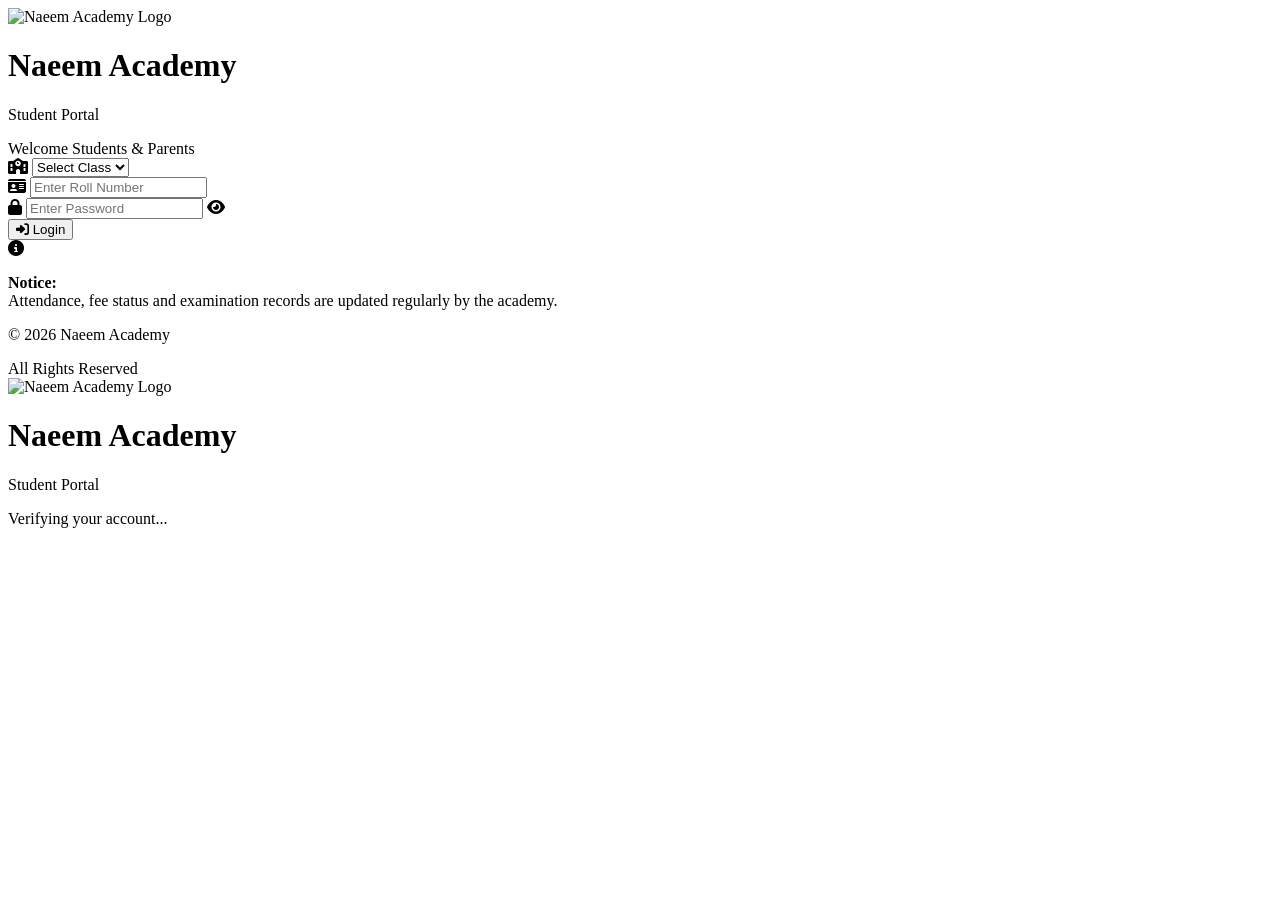
==== index.html @ df0b28f6 "Add files via upload" ====
<!DOCTYPE html>
<html lang="en">

<head>

    <meta charset="UTF-8">

    <meta name="viewport"
          content="width=device-width, initial-scale=1.0">

    <title>Naeem Academy | Student Portal</title>

    <!-- Google Font -->

    <link rel="preconnect"
          href="https://fonts.googleapis.com">

    <link rel="preconnect"
          href="https://fonts.gstatic.com"
          crossorigin>

    <link href="https://fonts.googleapis.com/css2?family=Poppins:wght@300;400;500;600;700&display=swap"
          rel="stylesheet">

    <!-- Font Awesome -->

    <link rel="stylesheet"
          href="https://cdnjs.cloudflare.com/ajax/libs/font-awesome/6.7.2/css/all.min.css">

    <!-- CSS -->

    <link rel="stylesheet"
          href="css/login.css">

    <!-- Favicon -->

    <link rel="icon"
          href="images/logo.jpg">

</head>

<body>

    <!--==========================
            BACKGROUND
    ==========================-->

    <div class="background">

        <!--==========================
            LOGIN CARD
        ==========================-->

        <div class="login-card">

            <!--==========================
                LOGO
            ==========================-->

            <div class="logo-section">

                <img src="images/logo.jpg"
                     alt="Naeem Academy Logo">

                <h1>Naeem Academy</h1>

                <p>Student Portal</p>

                <span>
                    Welcome Students & Parents
                </span>

            </div>

                        <!--==========================
                LOGIN FORM
            ==========================-->

            <form id="loginForm">

                <!--==========================
                    CLASS
                ==========================-->

                <div class="input-box select-box">

                    <i class="fa-solid fa-school"></i>

                    <select id="studentClass" required>

                        <option value="">Select Class</option>
                        <option value="9th">9th Class</option>
                        <option value="10th">10th Class</option>


                    </select>

                </div>

                <!--==========================
                    ROLL NUMBER
                ==========================-->

                <div class="input-box">

                    <i class="fa-solid fa-id-card"></i>

                    <input
                        type="text"
                        id="rollNo"
                        name="rollNo"
                        placeholder="Enter Roll Number"
                        autocomplete="off"
                        required>

                </div>

                <!--==========================
                    PASSWORD
                ==========================-->

                <div class="input-box password-box">

                    <i class="fa-solid fa-lock"></i>

                    <input
                        type="password"
                        id="password"
                        name="password"
                        placeholder="Enter Password"
                        autocomplete="current-password"
                        required>

                    <span id="togglePassword">

                        <i class="fa-solid fa-eye"></i>

                    </span>

                </div>


                <!--==========================
                    LOGIN BUTTON
                ==========================-->

                <button
                    type="submit"
                    class="login-btn">

                    <i class="fa-solid fa-right-to-bracket"></i>

                    Login

                </button>

            </form>


                        <!--==========================
                    NOTICE
            ==========================-->

            <div class="notice">

                <i class="fa-solid fa-circle-info"></i>

                <p>

                    <strong>Notice:</strong><br>

                    Attendance, fee status and examination records are updated regularly by the academy.

                </p>

            </div>

            <!--==========================
                    FOOTER
            ==========================-->

            <div class="footer">

                <p>

                    © 2026 Naeem Academy

                </p>

                <span>

                    All Rights Reserved

                </span>

            </div>

        </div>

    </div>

    <!--==========================
            LOADING SCREEN
    ==========================-->

    <div id="loader">

        <div class="loader-content">

            <img src="images/logo.jpg"
                 alt="Naeem Academy Logo">

            <h1>Naeem Academy</h1>

            <p>Student Portal</p>

            <div class="loading-bar">

                <div class="loading-fill"></div>

            </div>

            <span>

                Verifying your account...

            </span>

        </div>

    </div>

    <!--==========================
            JAVASCRIPT
    ==========================-->

    <script src="js/login.js"></script>

</body>

</html>
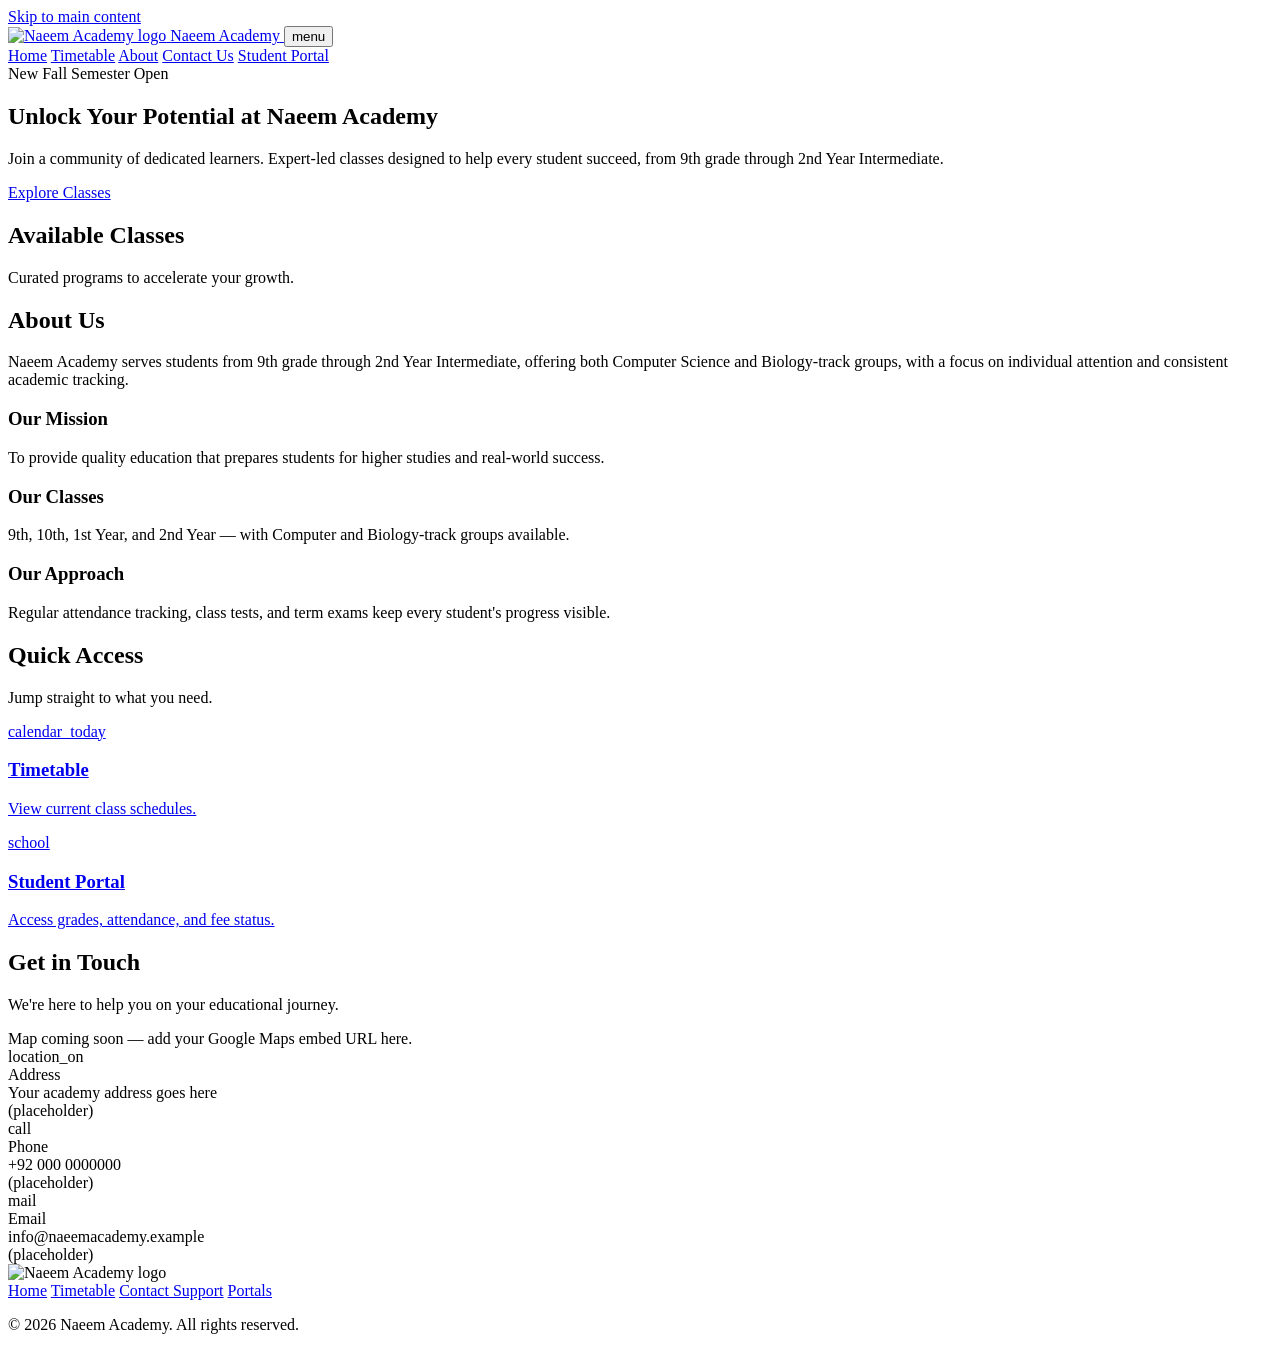
==== commit cd78532f: "Add files via upload" ====
--- a/index.html
+++ b/index.html
@@ -1,241 +1,152 @@
-<!DOCTYPE html>
-<html lang="en">
-
-<head>
-
-    <meta charset="UTF-8">
-
-    <meta name="viewport"
-          content="width=device-width, initial-scale=1.0">
-
-    <title>Naeem Academy | Student Portal</title>
-
-    <!-- Google Font -->
-
-    <link rel="preconnect"
-          href="https://fonts.googleapis.com">
-
-    <link rel="preconnect"
-          href="https://fonts.gstatic.com"
-          crossorigin>
-
-    <link href="https://fonts.googleapis.com/css2?family=Poppins:wght@300;400;500;600;700&display=swap"
-          rel="stylesheet">
-
-    <!-- Font Awesome -->
-
-    <link rel="stylesheet"
-          href="https://cdnjs.cloudflare.com/ajax/libs/font-awesome/6.7.2/css/all.min.css">
-
-    <!-- CSS -->
-
-    <link rel="stylesheet"
-          href="css/login.css">
-
-    <!-- Favicon -->
-
-    <link rel="icon"
-          href="images/logo.jpg">
-
-</head>
-
-<body>
-
-    <!--==========================
-            BACKGROUND
-    ==========================-->
-
-    <div class="background">
-
-        <!--==========================
-            LOGIN CARD
-        ==========================-->
-
-        <div class="login-card">
-
-            <!--==========================
-                LOGO
-            ==========================-->
-
-            <div class="logo-section">
-
-                <img src="images/logo.jpg"
-                     alt="Naeem Academy Logo">
-
-                <h1>Naeem Academy</h1>
-
-                <p>Student Portal</p>
-
-                <span>
-                    Welcome Students & Parents
-                </span>
-
-            </div>
-
-                        <!--==========================
-                LOGIN FORM
-            ==========================-->
-
-            <form id="loginForm">
-
-                <!--==========================
-                    CLASS
-                ==========================-->
-
-                <div class="input-box select-box">
-
-                    <i class="fa-solid fa-school"></i>
-
-                    <select id="studentClass" required>
-
-                        <option value="">Select Class</option>
-                        <option value="9th">9th Class</option>
-                        <option value="10th">10th Class</option>
-
-
-                    </select>
-
-                </div>
-
-                <!--==========================
-                    ROLL NUMBER
-                ==========================-->
-
-                <div class="input-box">
-
-                    <i class="fa-solid fa-id-card"></i>
-
-                    <input
-                        type="text"
-                        id="rollNo"
-                        name="rollNo"
-                        placeholder="Enter Roll Number"
-                        autocomplete="off"
-                        required>
-
-                </div>
-
-                <!--==========================
-                    PASSWORD
-                ==========================-->
-
-                <div class="input-box password-box">
-
-                    <i class="fa-solid fa-lock"></i>
-
-                    <input
-                        type="password"
-                        id="password"
-                        name="password"
-                        placeholder="Enter Password"
-                        autocomplete="current-password"
-                        required>
-
-                    <span id="togglePassword">
-
-                        <i class="fa-solid fa-eye"></i>
-
-                    </span>
-
-                </div>
-
-
-                <!--==========================
-                    LOGIN BUTTON
-                ==========================-->
-
-                <button
-                    type="submit"
-                    class="login-btn">
-
-                    <i class="fa-solid fa-right-to-bracket"></i>
-
-                    Login
-
-                </button>
-
-            </form>
-
-
-                        <!--==========================
-                    NOTICE
-            ==========================-->
-
-            <div class="notice">
-
-                <i class="fa-solid fa-circle-info"></i>
-
-                <p>
-
-                    <strong>Notice:</strong><br>
-
-                    Attendance, fee status and examination records are updated regularly by the academy.
-
-                </p>
-
-            </div>
-
-            <!--==========================
-                    FOOTER
-            ==========================-->
-
-            <div class="footer">
-
-                <p>
-
-                    © 2026 Naeem Academy
-
-                </p>
-
-                <span>
-
-                    All Rights Reserved
-
-                </span>
-
-            </div>
-
-        </div>
-
-    </div>
-
-    <!--==========================
-            LOADING SCREEN
-    ==========================-->
-
-    <div id="loader">
-
-        <div class="loader-content">
-
-            <img src="images/logo.jpg"
-                 alt="Naeem Academy Logo">
-
-            <h1>Naeem Academy</h1>
-
-            <p>Student Portal</p>
-
-            <div class="loading-bar">
-
-                <div class="loading-fill"></div>
-
-            </div>
-
-            <span>
-
-                Verifying your account...
-
-            </span>
-
-        </div>
-
-    </div>
-
-    <!--==========================
-            JAVASCRIPT
-    ==========================-->
-
-    <script src="js/login.js"></script>
-
-</body>
-
-</html>+<!DOCTYPE html>
+<html lang="en">
+<head>
+<meta charset="UTF-8" />
+<meta name="viewport" content="width=device-width, initial-scale=1.0" />
+<title>Naeem Academy - Home</title>
+<link rel="stylesheet" href="fonts/fonts.css" />
+<link rel="stylesheet" href="css/site.css" />
+<link rel="stylesheet" href="css/landing.css" />
+<link rel="icon" type="image/png" href="assets/favicon.png" />
+</head>
+<body class="public-body">
+
+<a href="#main-content" class="sr-only-focusable">Skip to main content</a>
+
+<header class="site-nav">
+  <a href="#home" class="site-brand">
+    <img src="assets/logo.jpg" alt="Naeem Academy logo" />
+    <span>Naeem Academy</span>
+  </a>
+  <button type="button" class="public-nav-toggle" id="public-nav-toggle" aria-label="Open menu" aria-expanded="false">
+    <span class="material-symbols-outlined">menu</span>
+  </button>
+  <nav class="site-nav-links" id="public-nav-links">
+    <a href="#home">Home</a>
+    <a href="timetable.html">Timetable</a>
+    <a href="#about">About</a>
+    <a href="#contact">Contact Us</a>
+    <a href="student-login.html">Student Portal</a>
+  </nav>
+</header>
+
+<main id="main-content">
+
+  <section id="home" class="hero" style="background-image: url('assets/background.png');">
+    <div class="hero-overlay"></div>
+    <div class="hero-content">
+      <span class="hero-badge">New Fall Semester Open</span>
+      <h1>Unlock Your Potential at Naeem Academy</h1>
+      <p class="hero-tagline">Join a community of dedicated learners. Expert-led classes designed to help every student succeed, from 9th grade through 2nd Year Intermediate.</p>
+      <a href="#classes" class="hero-cta">Explore Classes</a>
+    </div>
+  </section>
+
+  <section id="classes" class="public-section">
+    <div class="public-section-inner">
+      <h2 class="section-heading-left">Available Classes</h2>
+      <p class="section-lede-left">Curated programs to accelerate your growth.</p>
+
+      <div class="class-grid" id="classGrid"></div>
+    </div>
+  </section>
+
+  <section id="about" class="public-section public-section-alt">
+    <div class="public-section-inner">
+      <h2>About Us</h2>
+      <p class="public-lede">
+        Naeem Academy serves students from 9th grade through 2nd Year Intermediate, offering
+        both Computer Science and Biology-track groups, with a focus on individual attention
+        and consistent academic tracking.
+      </p>
+      <div class="about-grid">
+        <div class="about-card">
+          <h3>Our Mission</h3>
+          <p>To provide quality education that prepares students for higher studies and real-world success.</p>
+        </div>
+        <div class="about-card">
+          <h3>Our Classes</h3>
+          <p>9th, 10th, 1st Year, and 2nd Year — with Computer and Biology-track groups available.</p>
+        </div>
+        <div class="about-card">
+          <h3>Our Approach</h3>
+          <p>Regular attendance tracking, class tests, and term exams keep every student's progress visible.</p>
+        </div>
+      </div>
+    </div>
+  </section>
+
+  <section id="portals" class="public-section">
+    <div class="public-section-inner">
+      <h2>Quick Access</h2>
+      <p class="public-lede">Jump straight to what you need.</p>
+      <div class="quick-grid">
+        <a href="timetable.html" class="quick-card quick-card-highlight">
+          <div class="quick-card-icon"><span class="material-symbols-outlined">calendar_today</span></div>
+          <h3>Timetable</h3>
+          <p>View current class schedules.</p>
+        </a>
+        <a href="student-login.html" class="quick-card">
+          <div class="quick-card-icon"><span class="material-symbols-outlined">school</span></div>
+          <h3>Student Portal</h3>
+          <p>Access grades, attendance, and fee status.</p>
+        </a>
+      </div>
+    </div>
+  </section>
+
+  <section id="contact" class="public-section public-section-alt">
+    <div class="public-section-inner">
+      <h2>Get in Touch</h2>
+      <p class="public-lede">We're here to help you on your educational journey.</p>
+      <div class="contact-grid">
+        <div class="contact-map">
+          Map coming soon &mdash; add your Google Maps embed URL here.
+        </div>
+        <div class="contact-details-card">
+          <div class="contact-row">
+            <span class="contact-icon"><span class="material-symbols-outlined">location_on</span></span>
+            <div>
+              <div class="contact-label">Address</div>
+              <div>Your academy address goes here<br><span class="placeholder-note">(placeholder)</span></div>
+            </div>
+          </div>
+          <div class="contact-row">
+            <span class="contact-icon"><span class="material-symbols-outlined">call</span></span>
+            <div>
+              <div class="contact-label">Phone</div>
+              <div>+92 000 0000000<br><span class="placeholder-note">(placeholder)</span></div>
+            </div>
+          </div>
+          <div class="contact-row">
+            <span class="contact-icon"><span class="material-symbols-outlined">mail</span></span>
+            <div>
+              <div class="contact-label">Email</div>
+              <div>info@naeemacademy.example<br><span class="placeholder-note">(placeholder)</span></div>
+            </div>
+          </div>
+        </div>
+      </div>
+    </div>
+  </section>
+
+</main>
+
+<footer class="site-footer">
+  <div class="site-footer-inner">
+    <div class="site-footer-brand">
+      <img src="assets/logo.jpg" alt="Naeem Academy logo" />
+    </div>
+    <nav class="site-footer-links">
+      <a href="#home">Home</a>
+      <a href="timetable.html">Timetable</a>
+      <a href="#contact">Contact Support</a>
+      <a href="#portals">Portals</a>
+    </nav>
+  </div>
+  <p class="site-footer-copyright">&copy; 2026 Naeem Academy. All rights reserved.</p>
+</footer>
+
+<script src="js/home.js"></script>
+</body>
+</html>
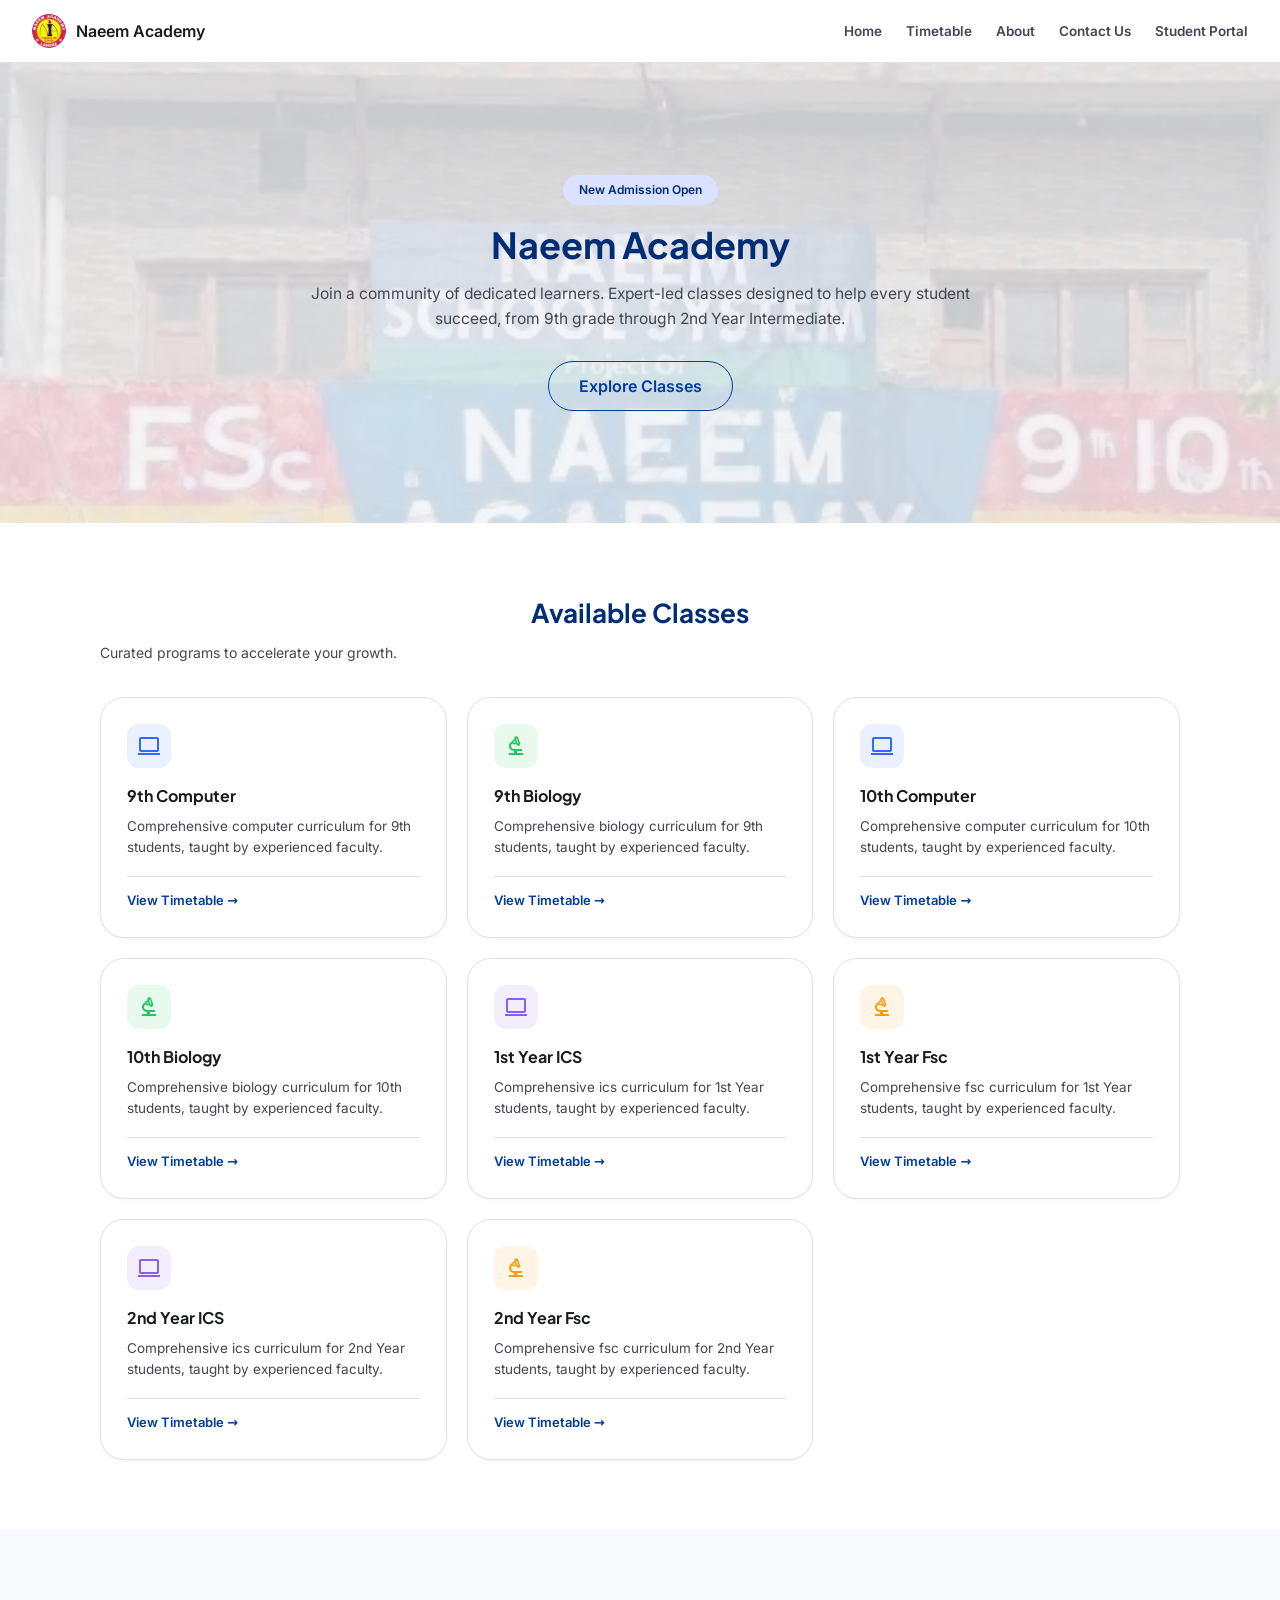
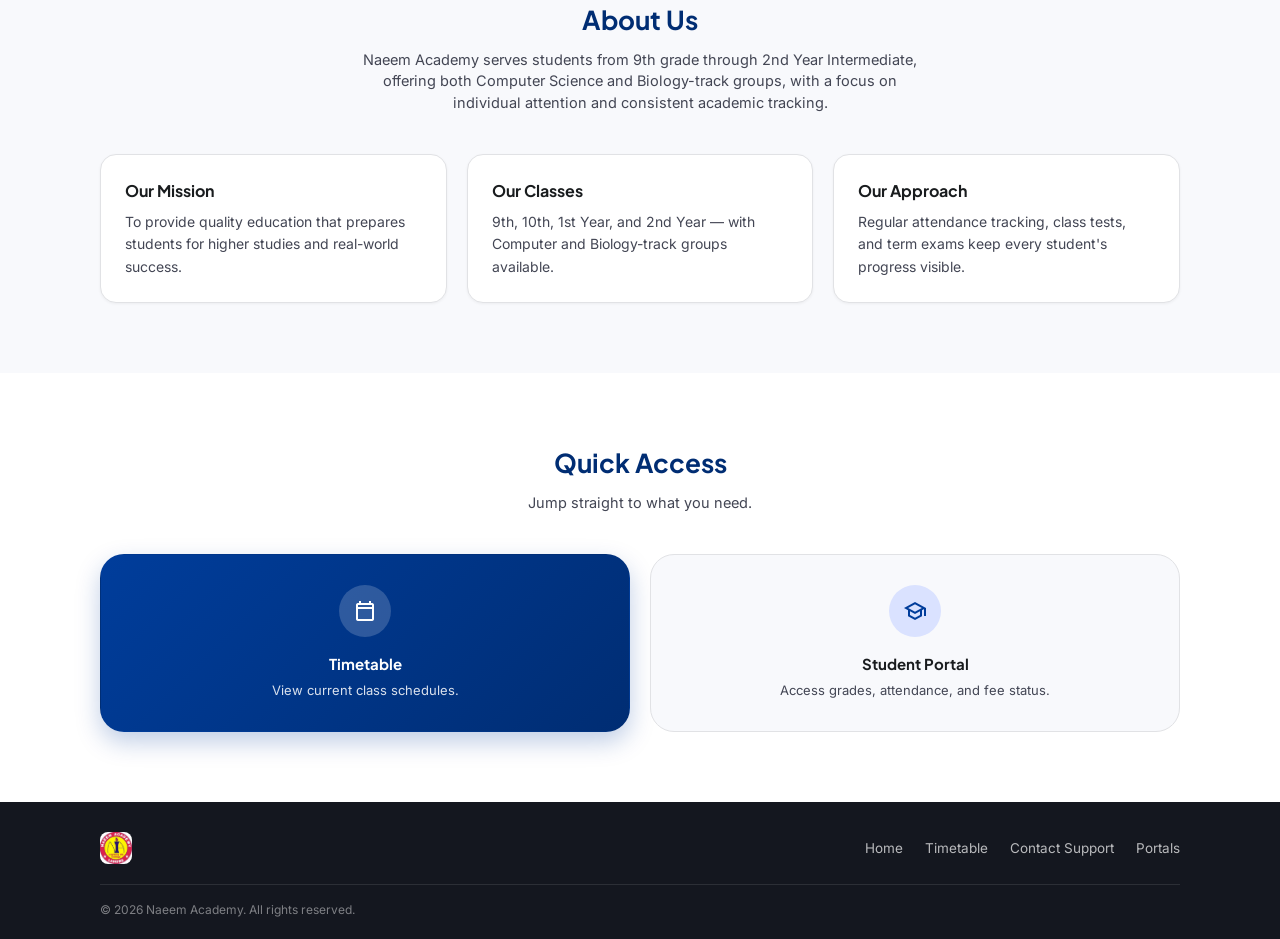
==== commit 9d5d4552: "Add files via upload" ====
--- a/index.html
+++ b/index.html
@@ -35,8 +35,8 @@
   <section id="home" class="hero" style="background-image: url('assets/background.png');">
     <div class="hero-overlay"></div>
     <div class="hero-content">
-      <span class="hero-badge">New Fall Semester Open</span>
-      <h1>Unlock Your Potential at Naeem Academy</h1>
+      <span class="hero-badge">New Admission Open</span>
+      <h1>Naeem Academy</h1>
       <p class="hero-tagline">Join a community of dedicated learners. Expert-led classes designed to help every student succeed, from 9th grade through 2nd Year Intermediate.</p>
       <a href="#classes" class="hero-cta">Explore Classes</a>
     </div>
@@ -94,7 +94,7 @@
       </div>
     </div>
   </section>
-
+<!--
   <section id="contact" class="public-section public-section-alt">
     <div class="public-section-inner">
       <h2>Get in Touch</h2>
@@ -129,7 +129,7 @@
       </div>
     </div>
   </section>
-
+-->
 </main>
 
 <footer class="site-footer">
--- a/fonts/fonts.css
+++ b/fonts/fonts.css
@@ -0,0 +1,72 @@
+/* ===========================================================
+   Naeem Academy — self-hosted fonts
+   Replaces the Google Fonts / Material Symbols CDN links. All
+   font files live in this folder, so the page never depends on
+   an external font CDN being reachable (and never shows literal
+   icon names like "dashboard" as text while a CDN is slow/down).
+
+   The icon font below is NOT the full Material Symbols set —
+   it's been trimmed to only the ~34 icons this project actually
+   uses (see /tmp/icons.txt at build time), which is why it's
+   ~250KB instead of Google's multi-megabyte default.
+   =========================================================== */
+
+@font-face {
+  font-family: "Material Symbols Outlined";
+  font-style: normal;
+  font-weight: 400;
+  font-display: block;
+  src: url("material-symbols-outlined.woff2") format("woff2");
+}
+.material-symbols-outlined {
+  font-family: "Material Symbols Outlined";
+  font-weight: normal;
+  font-style: normal;
+  font-size: 24px;
+  line-height: 1;
+  letter-spacing: normal;
+  text-transform: none;
+  display: inline-block;
+  white-space: nowrap;
+  word-wrap: normal;
+  direction: ltr;
+  -webkit-font-smoothing: antialiased;
+}
+
+@font-face {
+  font-family: "Inter";
+  font-style: normal;
+  font-weight: 400;
+  font-display: swap;
+  src: url("files/inter-latin-400-normal.woff2") format("woff2");
+}
+@font-face {
+  font-family: "Inter";
+  font-style: normal;
+  font-weight: 600;
+  font-display: swap;
+  src: url("files/inter-latin-600-normal.woff2") format("woff2");
+}
+
+@font-face {
+  font-family: "Plus Jakarta Sans";
+  font-style: normal;
+  font-weight: 600;
+  font-display: swap;
+  src: url("files/plus-jakarta-sans-latin-600-normal.woff2") format("woff2");
+}
+@font-face {
+  font-family: "Plus Jakarta Sans";
+  font-style: normal;
+  font-weight: 700;
+  font-display: swap;
+  src: url("files/plus-jakarta-sans-latin-700-normal.woff2") format("woff2");
+}
+
+@font-face {
+  font-family: "Pacifico";
+  font-style: normal;
+  font-weight: 400;
+  font-display: swap;
+  src: url("files/pacifico-latin-400-normal.woff2") format("woff2");
+}
--- a/css/site.css
+++ b/css/site.css
@@ -0,0 +1,965 @@
+/* ===========================================================
+   Naeem Academy — main stylesheet (hand-written, no framework)
+   ===========================================================
+   This is the ONLY stylesheet the project needs. It replaces the
+   previous Tailwind-based setup entirely: no build step, no
+   utility-class soup in the HTML — just this file plus fonts.css.
+
+   Structure of this file:
+     1. Design tokens (CSS variables)
+     2. Base / reset
+     3. Layout primitives (page shell, grid helpers)
+     4. Typography
+     5. Buttons
+     6. Cards & pills
+     7. Forms (inputs, selects)
+     8. Tables
+     9. Sidebar (desktop) + topbar
+     10. Mobile bottom nav
+     11. Notifications modal
+     12. Attendance calendar
+     13. Login page
+     14. Responsive tweaks
+     15. Reduced motion
+   =========================================================== */
+
+/* ---------- 1. Design tokens ---------- */
+
+:root {
+  /* Colors — carried over 1:1 from the original palette */
+  --color-primary: #003d9b;
+  --color-primary-dark: #002d73;
+  --color-primary-soft: #dae2ff;      /* chip backgrounds, active nav */
+  --color-on-primary: #ffffff;
+
+  --color-bg: #f8f9fc;                /* page background */
+  --color-surface: #ffffff;           /* cards */
+  --color-surface-alt: #f2f4f6;       /* sidebar / low surface */
+  --color-surface-input: #e1e2e5;     /* input backgrounds */
+
+  --color-text: #191c1e;
+  --color-text-muted: #434654;
+  --color-outline: #737685;
+  --color-outline-light: #c3c6d6;
+  --color-line: #e1e2e5;
+
+  --color-error: #ba1a1a;
+  --color-error-bg: #ffdad6;
+
+  /* Status colors used for pills/badges throughout the portal */
+  --status-green-bg: rgb(220, 252, 231);
+  --status-green-fg: rgb(21, 128, 61);
+  --status-red-bg: rgb(255, 218, 214);
+  --status-red-fg: rgb(147, 0, 10);
+  --status-amber-bg: rgb(254, 243, 199);
+  --status-amber-fg: rgb(217, 119, 6);
+  --status-blue-bg: rgb(219, 234, 254);
+  --status-blue-fg: rgb(29, 78, 216);
+  --status-grey-bg: #eceef0;
+  --status-grey-fg: #434654;
+
+  /* Grade colors */
+  --grade-a-bg: #bbf7d8;
+  --grade-a-fg: #15803d;
+  --grade-b-bg: #fef3c7;
+  --grade-b-fg: #d97706;
+  --grade-c-bg: #ffdad6;
+  --grade-c-fg: #93000a;
+
+  /* Radius */
+  --radius-sm: 10px;
+  --radius-md: 16px;
+  --radius-lg: 24px;
+  --radius-xl: 32px;
+  --radius-pill: 9999px;
+
+  /* Shadow */
+  --shadow-sm: 0 1px 3px rgba(0, 0, 0, 0.05);
+  --shadow-md: 0 4px 20px rgba(0, 0, 0, 0.05);
+  --shadow-lg: 0 16px 36px rgba(0, 0, 0, 0.12);
+
+  /* Spacing scale */
+  --space-1: 4px;
+  --space-2: 8px;
+  --space-3: 12px;
+  --space-4: 16px;
+  --space-5: 20px;
+  --space-6: 24px;
+  --space-8: 32px;
+  --space-10: 40px;
+
+  /* Card gap: the space between cards in a grid/stack — tuned to feel
+     airy without wasting space; consistent everywhere. */
+  --card-gap: 24px;   /* between cards in the same row/group */
+  --section-gap: 32px; /* between distinct page sections */
+
+  /* Motion */
+  --duration-fast: 150ms;
+  --duration-base: 220ms;
+  --duration-slow: 320ms;
+  --ease: cubic-bezier(0.4, 0, 0.2, 1);
+
+  /* Fonts */
+  --font-body: "Inter", system-ui, -apple-system, sans-serif;
+  --font-heading: "Plus Jakarta Sans", system-ui, -apple-system, sans-serif;
+  --font-script: "Pacifico", cursive;
+
+  --bottom-nav-clearance: 100px;
+}
+
+/* ---------- 2. Base / reset ---------- */
+
+* { box-sizing: border-box; }
+html { -webkit-text-size-adjust: 100%; scroll-behavior: smooth; }
+body {
+  margin: 0;
+  background: var(--color-bg);
+  color: var(--color-text);
+  font-family: var(--font-body);
+  font-size: 16px;
+  line-height: 1.5;
+  overflow-x: hidden;
+  min-height: 100vh;
+}
+img { max-width: 100%; height: auto; display: block; }
+a { color: inherit; text-decoration: none; }
+button { font-family: inherit; cursor: pointer; }
+ul, ol { margin: 0; padding: 0; list-style: none; }
+
+a:focus-visible, button:focus-visible, input:focus-visible,
+select:focus-visible, [tabindex]:focus-visible {
+  outline: 2px solid var(--color-primary);
+  outline-offset: 2px;
+  border-radius: 4px;
+}
+
+/* ---------- 3. Layout primitives ---------- */
+
+.page-shell {
+  display: flex;
+  min-height: 100vh;
+}
+.page-content {
+  flex: 1 1 auto;
+  min-width: 0;
+  display: flex;
+  flex-direction: column;
+}
+.page-main {
+  flex: 1 1 auto;
+  width: 100%;
+  max-width: 1280px;
+  margin: 0 auto;
+  padding: var(--space-10) var(--space-6);
+  display: flex;
+  flex-direction: column;
+  gap: var(--section-gap); /* space between distinct sections (banner, grid, table...) */
+}
+
+/* Generic responsive grids — the only "utility-ish" classes we keep,
+   because hand-naming every grid arrangement isn't worth it.
+   Cards within the same row use --card-gap, which is intentionally
+   a bit tighter than --section-gap — they're one visual group. */
+.grid { display: grid; gap: var(--card-gap); }
+.grid-3 { grid-template-columns: repeat(3, 1fr); }
+.grid-2 { grid-template-columns: repeat(2, 1fr); }
+.grid-6 { grid-template-columns: repeat(6, 1fr); }
+.col-span-2 { grid-column: span 2; }
+.col-span-3 { grid-column: span 3; }
+.col-span-6 { grid-column: 1 / -1; }
+@media (max-width: 900px) {
+  .grid-3, .grid-2, .grid-6 { grid-template-columns: 1fr; }
+  .col-span-2, .col-span-3, .col-span-6 { grid-column: 1 / -1; }
+}
+
+.stack-row { display: flex; align-items: center; gap: var(--space-3); }
+.stack-row-between { display: flex; align-items: center; justify-content: space-between; gap: var(--space-3); flex-wrap: wrap; }
+
+/* ---------- 4. Typography ---------- */
+
+h1, h2, h3, h4 { margin: 0; font-family: var(--font-heading); color: var(--color-text); }
+.page-title { font-size: 24px; font-weight: 600; }
+.section-title { font-size: 20px; font-weight: 600; }
+.card-title { font-size: 16px; font-weight: 600; }
+.text-muted { color: var(--color-text-muted); }
+.text-label {
+  font-size: 13px;
+  font-weight: 600;
+  letter-spacing: 0.04em;
+  text-transform: uppercase;
+  color: var(--color-text-muted);
+}
+.text-display-script {
+  font-family: var(--font-script);
+  font-size: clamp(1.6rem, 4.5vw, 2.25rem);
+  font-weight: 400;
+}
+
+/* ---------- 5. Buttons ---------- */
+
+.btn {
+  display: inline-flex;
+  align-items: center;
+  justify-content: center;
+  gap: var(--space-2);
+  border-radius: var(--radius-pill);
+  font-weight: 700;
+  font-size: 15px;
+  padding: 12px 24px;
+  border: none;
+  transition: transform var(--duration-fast) var(--ease),
+              box-shadow var(--duration-fast) var(--ease),
+              background-color var(--duration-fast) var(--ease),
+              opacity var(--duration-fast) var(--ease);
+}
+.btn:not(:disabled):hover { transform: translateY(-1px); }
+.btn:not(:disabled):active { transform: translateY(0); }
+.btn:disabled { opacity: 0.55; cursor: not-allowed; transform: none !important; }
+
+.btn-primary { background: var(--color-primary); color: var(--color-on-primary); box-shadow: var(--shadow-sm); }
+.btn-primary:not(:disabled):hover { background: var(--color-primary-dark); box-shadow: 0 8px 20px rgba(0, 61, 155, 0.25); }
+.btn-primary.btn-block { width: 100%; padding: 16px 20px; font-size: 16px; }
+
+.btn-soft { background: var(--color-primary-soft); color: var(--color-primary); font-size: 14px; padding: 10px 18px; }
+.btn-soft:not(:disabled):hover { background: #c4d2ff; }
+
+.btn-outline-danger {
+  background: transparent;
+  color: var(--color-error);
+  border: 1px solid var(--color-error);
+  padding: 9px 18px;
+  font-size: 14px;
+}
+.btn-outline-danger:not(:disabled):hover { background: var(--color-error-bg); border-color: transparent; }
+
+.btn-icon {
+  width: 40px;
+  height: 40px;
+  border-radius: var(--radius-pill);
+  background: none;
+  border: none;
+  color: var(--color-text-muted);
+  display: flex;
+  align-items: center;
+  justify-content: center;
+  position: relative;
+}
+.btn-icon:hover { background: var(--color-surface-alt); }
+
+.link-quiet {
+  color: var(--color-text-muted);
+  font-weight: 600;
+  font-size: 14px;
+}
+.link-quiet:hover { color: var(--color-primary); }
+.link-primary { color: var(--color-primary); font-weight: 700; font-size: 14px; }
+.link-primary:hover { text-decoration: underline; }
+
+/* ---------- 6. Cards & pills ---------- */
+
+.card {
+  background: var(--color-surface);
+  border-radius: var(--radius-lg);
+  box-shadow: var(--shadow-md);
+  padding: var(--space-6);
+  transition: transform var(--duration-base) var(--ease), box-shadow var(--duration-base) var(--ease);
+}
+.card-hover:hover { transform: translateY(-4px); box-shadow: 0 10px 25px rgba(0, 0, 0, 0.08); }
+
+.stat-card {
+  background: var(--color-surface);
+  border-radius: var(--radius-lg);
+  box-shadow: var(--shadow-md);
+  padding: var(--space-6);
+  display: flex;
+  flex-direction: column;
+  gap: var(--space-4);
+  transition: transform var(--duration-base) var(--ease);
+}
+.stat-card:hover { transform: translateY(-4px); }
+.stat-card .stat-value { font-size: 26px; font-weight: 800; color: var(--color-text); text-align: center; }
+.stat-card .stat-icon { color: var(--color-text-muted); }
+
+.welcome-card {
+  background: var(--color-surface);
+  border-radius: var(--radius-lg);
+  box-shadow: var(--shadow-md);
+  padding: var(--space-8);
+  min-height: 160px;
+  display: flex;
+  flex-direction: column;
+  justify-content: center;
+}
+
+.exam-card {
+  background: var(--color-surface);
+  border-radius: var(--radius-lg);
+  box-shadow: var(--shadow-md);
+  padding: var(--space-6);
+  display: flex;
+  flex-direction: column;
+  gap: var(--space-4);
+  min-height: 240px;
+  transition: transform var(--duration-base) var(--ease);
+}
+.exam-card:hover { transform: translateY(-4px); }
+.exam-card .exam-score { font-size: 40px; font-weight: 800; text-align: center; margin: auto 0; }
+.exam-card .exam-footer { display: flex; align-items: center; justify-content: flex-end; gap: var(--space-3); flex-wrap: wrap; }
+
+.profile-header-card {
+  background: var(--color-surface);
+  border-radius: var(--radius-md);
+  box-shadow: var(--shadow-md);
+  border: 1px solid var(--color-line);
+  padding: var(--space-6);
+  display: flex;
+  flex-wrap: wrap;
+  align-items: center;
+  justify-content: space-between;
+  gap: var(--space-4);
+}
+.avatar-circle {
+  width: 64px;
+  height: 64px;
+  border-radius: var(--radius-pill);
+  background: var(--color-primary-soft);
+  color: var(--color-primary);
+  display: flex;
+  align-items: center;
+  justify-content: center;
+  flex-shrink: 0;
+}
+.avatar-circle.lg { width: 96px; height: 96px; }
+.avatar-circle .material-symbols-outlined { font-size: 32px; }
+.avatar-circle.lg .material-symbols-outlined { font-size: 44px; }
+
+.table-card {
+  background: var(--color-surface);
+  border-radius: var(--radius-lg);
+  box-shadow: var(--shadow-md);
+  padding: var(--space-6);
+}
+
+.info-tile {
+  display: flex;
+  align-items: center;
+  gap: var(--space-4);
+  padding: var(--space-4);
+  border-radius: var(--radius-sm);
+  border: 1px solid var(--color-line);
+}
+.info-tile .icon-chip {
+  width: 40px;
+  height: 40px;
+  border-radius: var(--radius-pill);
+  display: flex;
+  align-items: center;
+  justify-content: center;
+  flex-shrink: 0;
+}
+.info-tile .info-label { font-size: 12px; color: var(--color-text-muted); font-weight: 600; }
+.info-tile .info-value { font-weight: 700; }
+
+.pill {
+  display: inline-flex;
+  align-items: center;
+  gap: 6px;
+  padding: 8px 18px;
+  border-radius: var(--radius-pill);
+  font-weight: 700;
+  font-size: 14px;
+}
+.pill-block { display: flex; width: 100%; justify-content: center; padding: 10px 18px; font-size: 15px; }
+.pill-sm { padding: 4px 12px; font-size: 12px; }
+
+/* ---------- 7. Forms ---------- */
+
+.field { margin-bottom: 0; }
+.field label {
+  display: block;
+  font-weight: 700;
+  font-size: 14px;
+  margin-bottom: var(--space-2);
+}
+.field-error {
+  color: var(--color-error);
+  font-size: 14px;
+  margin-top: var(--space-2);
+  display: flex;
+  align-items: center;
+  gap: 6px;
+}
+
+.control {
+  width: 100%;
+  border: 2px solid transparent;
+  border-radius: var(--radius-md);
+  background: var(--color-surface-alt);
+  padding: 16px;
+  font-size: 16px; /* prevents iOS auto-zoom */
+  font-family: inherit;
+  color: var(--color-text);
+  transition: border-color var(--duration-fast) var(--ease), box-shadow var(--duration-fast) var(--ease);
+}
+.control:focus {
+  outline: none;
+  border-color: var(--color-primary);
+  box-shadow: 0 0 0 4px rgba(0, 61, 155, 0.12);
+}
+.control:disabled { opacity: 0.6; cursor: not-allowed; }
+
+.control-pill { border-radius: var(--radius-pill); background: var(--color-surface-input); }
+
+select.control {
+  appearance: none;
+  -webkit-appearance: none;
+  -moz-appearance: none;
+  background-image: none;
+  cursor: pointer;
+  padding-right: 44px;
+}
+select.control::-ms-expand { display: none; }
+
+.control-wrap { position: relative; }
+.control-wrap .control-icon-left {
+  position: absolute;
+  left: 16px;
+  top: 50%;
+  transform: translateY(-50%);
+  color: var(--color-outline);
+  pointer-events: none;
+}
+.control-wrap .control-icon-left ~ .control { padding-left: 46px; }
+.control-wrap .control-chevron-right,
+.control-wrap .control-toggle-right {
+  position: absolute;
+  right: 16px;
+  top: 50%;
+  transform: translateY(-50%);
+  color: var(--color-text-muted);
+  pointer-events: none;
+}
+.control-wrap .control-toggle-right { pointer-events: auto; background: none; border: none; }
+
+.select-filter {
+  width: 100%;
+  background: var(--color-surface-alt);
+  border: 1px solid var(--color-line);
+  border-radius: var(--radius-pill);
+  padding: 10px 40px 10px 18px;
+  font-weight: 600;
+  font-size: 14px;
+  color: var(--color-text-muted);
+  appearance: none;
+  -webkit-appearance: none;
+  cursor: pointer;
+}
+.select-filter:focus {
+  outline: none;
+  border-color: var(--color-primary);
+  box-shadow: 0 0 0 3px rgba(0, 61, 155, 0.15);
+}
+.select-filter-wrap { position: relative; width: 100%; max-width: 260px; }
+.select-filter-wrap .control-chevron-right { position: absolute; right: 14px; top: 50%; transform: translateY(-50%); pointer-events: none; color: var(--color-text-muted); }
+
+/* ---------- 8. Tables ---------- */
+
+.table-scroll { overflow-x: auto; }
+table.data-table { width: 100%; border-collapse: collapse; text-align: left; }
+table.data-table thead th {
+  padding: 12px 16px;
+  font-size: 12px;
+  font-weight: 700;
+  letter-spacing: 0.03em;
+  text-transform: uppercase;
+  color: var(--color-text-muted);
+  background: var(--color-surface-alt);
+  border-bottom: 1px solid var(--color-line);
+}
+table.data-table tbody td {
+  padding: 16px;
+  border-bottom: 1px solid var(--color-line);
+  font-size: 15px;
+}
+table.data-table tbody tr:last-child td { border-bottom: none; }
+table.data-table tbody tr:hover { background: var(--color-surface-alt); }
+.empty-state { text-align: center; padding: 40px 20px; color: var(--color-text-muted); }
+
+/* ---------- 9. Sidebar + topbar ---------- */
+
+.sidebar {
+  width: 260px;
+  flex-shrink: 0;
+  background: var(--color-surface-alt);
+  border-right: 1px solid var(--color-line);
+  padding: var(--space-8) var(--space-6);
+  position: sticky;
+  top: 0;
+  height: 100vh;
+  display: none;
+  flex-direction: column;
+}
+.sidebar-brand {
+  display: flex;
+  flex-direction: column;
+  align-items: center;
+  gap: var(--space-4);
+  margin-bottom: var(--space-10);
+}
+.sidebar-brand img { width: 72px; height: 72px; object-fit: contain; }
+.sidebar-brand span { font-family: var(--font-heading); font-weight: 700; font-size: 18px; }
+
+.sidebar-nav { display: flex; flex-direction: column; gap: var(--space-3); }
+.nav-item {
+  display: flex;
+  align-items: center;
+  gap: var(--space-3);
+  padding: 10px 16px;
+  border-radius: var(--radius-pill);
+  color: var(--color-text-muted);
+  font-weight: 600;
+  font-size: 15px;
+  border: 1px solid transparent;
+  background: none;
+  width: 100%;
+  text-align: left;
+  position: relative;
+  overflow: hidden;
+  transition: background-color var(--duration-fast) var(--ease), color var(--duration-fast) var(--ease);
+}
+.nav-item:hover { background: var(--color-line); }
+.nav-item.active {
+  color: var(--color-primary);
+  background: var(--color-bg);
+  border-color: var(--color-line);
+  box-shadow: inset 0 2px 4px rgba(0, 0, 0, 0.08);
+}
+.nav-item.active::before {
+  content: "";
+  position: absolute;
+  left: 0;
+  top: 8px;
+  bottom: 8px;
+  width: 5px;
+  background: var(--color-primary);
+  border-radius: 0 4px 4px 0;
+}
+
+.nav-toggle {
+  display: flex;
+  align-items: center;
+  justify-content: space-between;
+  padding: 10px 16px;
+  border-radius: var(--radius-pill);
+  color: var(--color-text-muted);
+  font-weight: 600;
+  font-size: 15px;
+  cursor: pointer;
+  list-style: none;
+}
+.nav-toggle:hover { background: var(--color-line); }
+.nav-toggle::-webkit-details-marker { display: none; }
+.nav-toggle .chev { transition: transform var(--duration-fast) var(--ease); }
+details[open] > .nav-toggle .chev { transform: rotate(180deg); }
+.nav-submenu { display: flex; flex-direction: column; gap: 2px; padding: var(--space-2) var(--space-2) var(--space-2) 48px; }
+.nav-submenu .nav-item { font-size: 14px; padding: 8px 16px; }
+
+.topbar {
+  position: sticky;
+  top: 0;
+  z-index: 50;
+  background: var(--color-surface);
+  border-bottom: 1px solid var(--color-line);
+}
+.topbar-inner {
+  display: flex;
+  align-items: center;
+  justify-content: space-between;
+  height: 64px;
+  padding: 0 var(--space-6);
+}
+.topbar-brand-mobile { font-family: var(--font-heading); font-weight: 800; font-size: 18px; color: var(--color-primary); }
+.topbar-title { display: flex; align-items: center; gap: var(--space-2); font-family: var(--font-heading); font-size: 20px; }
+.topbar-actions { display: flex; align-items: center; gap: var(--space-5); }
+
+.bell-dot {
+  position: absolute;
+  top: 4px;
+  right: 4px;
+  width: 10px;
+  height: 10px;
+  border-radius: 50%;
+  background: #a7391e;
+  box-shadow: var(--shadow-sm);
+}
+
+.user-chip {
+  display: none;
+  align-items: center;
+  gap: var(--space-3);
+  background: var(--color-surface-alt);
+  border: 1px solid var(--color-line);
+  border-radius: var(--radius-pill);
+  padding: 6px 20px 6px 8px;
+}
+.user-chip .material-symbols-outlined { color: var(--color-primary); font-size: 36px; }
+.user-chip .who { display: flex; flex-direction: column; justify-content: center; }
+.user-chip .who strong { font-family: var(--font-heading); font-size: 14px; line-height: 1.2; }
+.user-chip .who small { font-size: 12px; color: var(--color-text-muted); }
+
+/* ---------- 10. Mobile bottom nav ---------- */
+
+.mobile-nav {
+  position: fixed;
+  left: 12px;
+  right: 12px;
+  bottom: 12px;
+  z-index: 60;
+  display: none;
+  align-items: stretch;
+  justify-content: space-between;
+  background: rgba(255, 255, 255, 0.96);
+  backdrop-filter: blur(8px);
+  border: 1px solid var(--color-line);
+  border-radius: 20px;
+  box-shadow: var(--shadow-lg);
+  padding: 6px 4px;
+  padding-bottom: calc(6px + env(safe-area-inset-bottom, 0px));
+}
+.mobile-nav-item {
+  flex: 1 1 0;
+  display: flex;
+  flex-direction: column;
+  align-items: center;
+  justify-content: center;
+  gap: 2px;
+  padding: 8px 2px;
+  min-width: 0;
+  border-radius: 14px;
+  color: #9aa0ab;
+  background: none;
+  border: none;
+  font-family: inherit;
+  cursor: pointer;
+  transition: color var(--duration-fast) var(--ease), background-color var(--duration-fast) var(--ease);
+}
+.mobile-nav-item .material-symbols-outlined { font-size: 22px; line-height: 1; }
+.mobile-nav-item .mn-label {
+  font-size: 11px;
+  font-weight: 600;
+  line-height: 1.2;
+  white-space: nowrap;
+  overflow: hidden;
+  text-overflow: ellipsis;
+  max-width: 100%;
+}
+.mobile-nav-item.active { color: var(--color-primary); background: rgba(0, 61, 155, 0.08); }
+.mobile-nav-item.active .mn-label { font-weight: 700; }
+.mobile-nav-item:active { transform: scale(0.96); }
+
+.mobile-nav-item-wrap { position: relative; flex: 1 1 0; display: flex; }
+.mobile-nav-item-wrap .mobile-nav-item { width: 100%; }
+
+.mobile-exams-popover {
+  display: none;
+  position: absolute;
+  bottom: calc(100% + 10px);
+  left: 50%;
+  transform: translateX(-50%);
+  min-width: 168px;
+  background: var(--color-surface);
+  border: 1px solid var(--color-line);
+  border-radius: var(--radius-md);
+  box-shadow: var(--shadow-lg);
+  padding: 6px;
+  flex-direction: column;
+  gap: 2px;
+  z-index: 65;
+}
+.mobile-exams-popover.open { display: flex; }
+.mobile-exams-popover::after {
+  content: "";
+  position: absolute;
+  top: 100%;
+  left: 50%;
+  transform: translateX(-50%);
+  border: 7px solid transparent;
+  border-top-color: var(--color-surface);
+}
+.mobile-exams-popover-item {
+  display: flex;
+  align-items: center;
+  gap: 10px;
+  padding: 10px 14px;
+  border-radius: 10px;
+  font-size: 13px;
+  font-weight: 600;
+  color: var(--color-text-muted);
+  white-space: nowrap;
+}
+.mobile-exams-popover-item .material-symbols-outlined { font-size: 18px; }
+.mobile-exams-popover-item:hover { background: var(--color-surface-alt); }
+.mobile-exams-popover-item.active { color: var(--color-primary); background: rgba(0, 61, 155, 0.08); }
+
+.mobile-nav-spacer { display: none; }
+
+/* ---------- 11. Notifications modal ---------- */
+
+.modal-overlay {
+  display: none;
+  position: fixed;
+  inset: 0;
+  background: rgba(25, 28, 30, 0.4);
+  backdrop-filter: blur(2px);
+  z-index: 100;
+  align-items: center;
+  justify-content: center;
+  padding: var(--space-4);
+}
+.modal-overlay.open { display: flex; }
+.modal-card {
+  width: 100%;
+  max-width: 480px;
+  background: var(--color-surface);
+  border-radius: var(--radius-xl);
+  box-shadow: var(--shadow-lg);
+  overflow: hidden;
+  display: flex;
+  flex-direction: column;
+}
+.modal-header {
+  display: flex;
+  align-items: center;
+  justify-content: space-between;
+  padding: var(--space-5) var(--space-6);
+  border-bottom: 1px solid var(--color-line);
+}
+.modal-header h3 { font-size: 18px; font-weight: 700; }
+.modal-body { max-height: 380px; overflow-y: auto; }
+.modal-body > .empty-state { padding: 32px 20px; }
+.notif-item {
+  display: flex;
+  align-items: flex-start;
+  gap: var(--space-4);
+  padding: var(--space-5);
+  border-bottom: 1px solid var(--color-line);
+}
+.notif-item:last-child { border-bottom: none; }
+.notif-item:hover { background: var(--color-surface-alt); }
+.notif-item.unread { background: rgba(0, 61, 155, 0.05); }
+.notif-icon {
+  width: 40px;
+  height: 40px;
+  border-radius: var(--radius-md);
+  background: var(--color-primary-soft);
+  color: var(--color-primary);
+  display: flex;
+  align-items: center;
+  justify-content: center;
+  flex-shrink: 0;
+}
+.notif-item h4 { font-size: 14px; font-weight: 700; margin-bottom: 4px; }
+.notif-item p { font-size: 13px; color: var(--color-text-muted); margin: 0 0 6px; line-height: 1.5; }
+.notif-item time { font-size: 11px; color: var(--color-outline); }
+.notif-title-row { display: flex; align-items: center; justify-content: space-between; gap: var(--space-2); }
+.unread-dot { width: 8px; height: 8px; border-radius: 50%; background: var(--color-primary); flex-shrink: 0; }
+
+/* ---------- 12. Attendance calendar ---------- */
+
+.cal-header { display: flex; flex-wrap: wrap; align-items: center; justify-content: space-between; gap: var(--space-4); margin-bottom: var(--space-6); }
+.cal-title-row { display: flex; flex-wrap: wrap; align-items: center; gap: var(--space-3); }
+.month-switch {
+  display: flex;
+  align-items: center;
+  gap: var(--space-3);
+  background: var(--color-surface-alt);
+  border: 1px solid var(--color-line);
+  border-radius: var(--radius-pill);
+  padding: 4px;
+}
+.month-switch button {
+  width: 32px;
+  height: 32px;
+  border-radius: 50%;
+  background: none;
+  border: none;
+  display: flex;
+  align-items: center;
+  justify-content: center;
+  color: var(--color-text-muted);
+}
+.month-switch button:hover:not(:disabled) { background: var(--color-line); }
+.month-switch > span { font-weight: 600; font-size: 14px; padding: 0 var(--space-2); text-transform: uppercase; letter-spacing: 0.03em; }
+
+.cal-legend { display: flex; flex-wrap: wrap; gap: var(--space-4); font-size: 12px; }
+.cal-legend .dot { width: 12px; height: 12px; border-radius: 50%; display: inline-block; margin-right: 6px; vertical-align: middle; }
+
+.cal-grid { display: grid; grid-template-columns: repeat(7, minmax(0, 1fr)); gap: 6px; }
+.cal-dow { text-align: center; padding: 8px 0; font-size: 12px; font-weight: 700; text-transform: uppercase; color: var(--color-text-muted); }
+.cal-day {
+  border: 1px solid var(--color-outline-light);
+  display: flex;
+  align-items: center;
+  justify-content: center;
+  border-radius: 50%;
+  width: 100%;
+  aspect-ratio: 1 / 1;
+  max-width: 48px;
+  margin: 0 auto;
+  font-size: 13px;
+  transition: transform var(--duration-fast) var(--ease);
+}
+.cal-day:not(.blank):hover { transform: scale(1.08); }
+.cal-day.blank { visibility: hidden; }
+.cal-day.present { background: var(--status-green-bg); color: var(--status-green-fg); border-color: var(--status-green-fg); }
+.cal-day.absent { background: var(--status-red-bg); color: #dc2626; border-color: #dc2626; }
+.cal-day.leave { background: var(--status-amber-bg); color: var(--status-amber-fg); border-color: var(--status-amber-fg); }
+.cal-day.holiday { background: var(--status-blue-bg); color: var(--status-blue-fg); border-color: var(--status-blue-fg); }
+.cal-day.none { background: var(--color-surface); color: var(--color-outline); border-style: dashed; }
+.cal-empty-row { grid-column: 1 / -1; text-align: center; padding: 32px; color: var(--color-text-muted); }
+
+@media (max-width: 480px) {
+  .cal-grid { gap: 4px; }
+  .cal-day { font-size: 11px; }
+}
+
+/* ---------- 13. Login page ---------- */
+
+.auth-page { min-height: 100vh; display: flex; flex-direction: column; }
+.auth-header {
+  background: var(--color-surface);
+  border-bottom: 1px solid var(--color-line);
+  padding: var(--space-4) var(--space-6);
+  display: flex;
+  align-items: center;
+  justify-content: space-between;
+}
+.auth-header .brand { display: flex; align-items: center; gap: var(--space-3); font-family: var(--font-heading); font-size: 18px; }
+.auth-header .brand img { width: 40px; height: 40px; border-radius: 50%; object-fit: cover; border: 1px solid var(--color-line); }
+.auth-header nav { display: flex; gap: var(--space-6); }
+.auth-header nav a { color: var(--color-text-muted); font-weight: 600; font-size: 14px; }
+.auth-header nav a:hover { color: var(--color-primary); }
+
+.auth-hero {
+  flex: 1 1 auto;
+  display: none; /* toggled to flex by JS for whichever step is active */
+  align-items: center;
+  justify-content: center;
+  position: relative;
+  overflow: hidden;
+  padding: var(--space-10) var(--space-4);
+  background-image: linear-gradient(rgba(248, 249, 252, 0.55), rgba(248, 249, 252, 0.55)), url("../assets/background.png");
+  background-size: cover;
+  background-position: center;
+}
+.auth-hero.active { display: flex; }
+.auth-hero .blob {
+  position: absolute;
+  border-radius: 50%;
+  filter: blur(100px);
+  opacity: 0.3;
+  mix-blend-mode: multiply;
+  pointer-events: none;
+}
+.auth-hero .blob-1 { top: -20%; left: -10%; width: 50%; height: 50%; background: #b2c5ff; }
+.auth-hero .blob-2 { bottom: -20%; right: -10%; width: 40%; height: 40%; background: #ffb4a2; }
+
+.auth-card {
+  position: relative;
+  z-index: 1;
+  width: 100%;
+  max-width: 440px;
+  background: rgba(255, 255, 255, 0.95);
+  backdrop-filter: blur(6px);
+  border: 1px solid rgba(255, 255, 255, 0.5);
+  border-radius: var(--radius-xl);
+  box-shadow: var(--shadow-md);
+  padding: var(--space-8);
+  animation: card-in var(--duration-slow) var(--ease) both;
+}
+.auth-card-head { display: flex; flex-direction: column; align-items: center; margin-bottom: var(--space-8); text-align: center; }
+.auth-logo {
+  width: 96px;
+  height: 96px;
+  border-radius: 50%;
+  object-fit: cover;
+  margin-bottom: var(--space-5);
+  border: 4px solid var(--color-bg);
+  box-shadow: var(--shadow-sm);
+  animation: logo-in 420ms var(--ease) both;
+}
+.auth-card-head h1 { font-size: 26px; margin-bottom: 6px; }
+.auth-card-head p { color: var(--color-text-muted); margin: 0; }
+.auth-step-pill {
+  display: inline-block;
+  background: var(--color-primary-soft);
+  color: var(--color-primary);
+  font-weight: 700;
+  font-size: 12px;
+  padding: 5px 14px;
+  border-radius: var(--radius-pill);
+  margin-bottom: var(--space-3);
+}
+
+.auth-form { display: flex; flex-direction: column; gap: var(--space-6); }
+.auth-field { animation: fade-up 380ms var(--ease) both; }
+.auth-field:nth-child(1) { animation-delay: 60ms; }
+.auth-field:nth-child(2) { animation-delay: 110ms; }
+.auth-field:nth-child(3) { animation-delay: 160ms; }
+.auth-field:nth-child(4) { animation-delay: 210ms; }
+
+.auth-back { display: block; text-align: center; padding: var(--space-2) 0; }
+
+@keyframes card-in {
+  from { opacity: 0; transform: translateY(18px) scale(0.98); }
+  to { opacity: 1; transform: translateY(0) scale(1); }
+}
+@keyframes logo-in {
+  from { opacity: 0; transform: scale(0.85); }
+  to { opacity: 1; transform: scale(1); }
+}
+@keyframes fade-up {
+  from { opacity: 0; transform: translateY(8px); }
+  to { opacity: 1; transform: translateY(0); }
+}
+
+.step-panel { transition: opacity var(--duration-base) var(--ease), transform var(--duration-base) var(--ease); }
+.step-panel.step-enter { opacity: 0; transform: translateY(10px); }
+.step-panel.step-leave { opacity: 0; transform: translateY(-10px); }
+
+/* ---------- 14. Responsive ---------- */
+
+@media (min-width: 768px) {
+  .sidebar { display: flex; }
+  .user-chip { display: flex; }
+  .mobile-nav, .mobile-nav-spacer { display: none !important; }
+  .topbar-brand-mobile { display: none; }
+}
+@media (max-width: 767px) {
+  .mobile-nav { display: flex; }
+  .mobile-nav-spacer { display: block; height: var(--bottom-nav-clearance); }
+  .topbar-title { display: none; }
+  .page-main { padding: var(--space-5) var(--space-4); gap: var(--space-6); }
+}
+@media (max-width: 360px) {
+  .mobile-nav-item .material-symbols-outlined { font-size: 20px; }
+  .mobile-nav-item .mn-label { font-size: 10px; }
+  .page-main { padding-left: 12px; padding-right: 12px; }
+}
+@media (max-width: 640px) {
+  .btn-outline-danger .btn-label { display: none; }
+}
+
+/* ---------- 15. Reduced motion ---------- */
+
+@media (prefers-reduced-motion: reduce) {
+  *, *::before, *::after {
+    animation-duration: 0.001ms !important;
+    animation-iteration-count: 1 !important;
+    transition-duration: 0.001ms !important;
+    scroll-behavior: auto !important;
+  }
+  .btn:not(:disabled):hover, .card-hover:hover, .stat-card:hover, .exam-card:hover, .cal-day:hover {
+    transform: none !important;
+  }
+}
--- a/css/landing.css
+++ b/css/landing.css
@@ -0,0 +1,346 @@
+/* ===========================================================
+   Naeem Academy — public Home page.
+   Matches the exact CSS provided for the school's public site,
+   with variable names aliased onto this project's existing
+   design tokens (site.css) so colors/spacing stay consistent
+   with the rest of the portal.
+   =========================================================== */
+
+:root {
+  --surface: var(--color-surface);
+  --bg: var(--color-bg);
+  --border: var(--color-line);
+  --border-strong: var(--color-outline-light);
+  --text: var(--color-text);
+  --text-secondary: var(--color-text-muted);
+  --text-tertiary: var(--color-outline);
+  --accent: var(--color-primary);
+  --accent-dark: var(--color-primary-dark);
+  --accent-soft: var(--color-primary-soft);
+  --accent-gradient: linear-gradient(135deg, var(--color-primary), var(--color-primary-dark));
+  --radius: var(--radius-md);
+  --shadow: var(--shadow-md);
+  --error: var(--color-error);
+  --error-soft: var(--color-error-bg);
+}
+
+.public-body { margin: 0; background: var(--surface); }
+
+.sr-only-focusable {
+  position: absolute;
+  left: -9999px;
+  top: 0;
+  z-index: 100;
+  background: var(--accent);
+  color: #ffffff;
+  padding: 10px 18px;
+  border-radius: 0 0 var(--radius-sm) 0;
+  font-weight: 700;
+  font-size: 14px;
+}
+.sr-only-focusable:focus { left: 0; }
+
+/* ---------- Top nav ---------- */
+.site-nav {
+  position: sticky;
+  top: 0;
+  z-index: 50;
+  background: rgba(255, 255, 255, 0.95);
+  backdrop-filter: blur(8px);
+  border-bottom: 1px solid var(--border);
+  padding: 14px 32px;
+  display: flex;
+  align-items: center;
+  justify-content: space-between;
+}
+.site-brand {
+  display: flex;
+  align-items: center;
+  gap: 10px;
+  text-decoration: none;
+  color: var(--text);
+  font-weight: 700;
+  font-size: 16px;
+}
+.site-brand img { width: 34px; height: 34px; border-radius: 50%; object-fit: cover; }
+
+.site-nav-links { display: flex; align-items: center; gap: 24px; }
+.site-nav-links a {
+  color: var(--text-secondary);
+  text-decoration: none;
+  font-weight: 600;
+  font-size: 13.5px;
+}
+.site-nav-links a:hover { color: var(--accent); }
+
+.public-nav-toggle {
+  display: none;
+  background: none;
+  border: none;
+  cursor: pointer;
+  color: var(--text);
+  padding: 6px;
+}
+
+/* ---------- Hero ---------- */
+.hero {
+  position: relative;
+  min-height: 460px;
+  display: flex;
+  align-items: center;
+  justify-content: center;
+  background-size: cover;
+  background-position: center;
+  text-align: center;
+  padding: 70px 24px;
+}
+.hero-overlay {
+  position: absolute;
+  inset: 0;
+  background: rgba(245, 247, 251, 0.82);
+}
+.hero-content { position: relative; z-index: 1; max-width: 680px; }
+.hero-badge {
+  display: inline-block;
+  background: var(--accent-soft);
+  color: var(--accent-dark);
+  font-size: 12px;
+  font-weight: 700;
+  padding: 6px 16px;
+  border-radius: 20px;
+  margin-bottom: 18px;
+}
+.hero-content h1 {
+  font-size: 36px;
+  margin: 0 0 16px;
+  color: var(--accent-dark);
+  line-height: 1.2;
+}
+.hero-tagline { font-size: 15.5px; color: var(--text-secondary); margin: 0 0 30px; line-height: 1.6; }
+.hero-cta {
+  display: inline-block;
+  background: transparent;
+  border: 1.5px solid var(--accent);
+  color: var(--accent) !important;
+  padding: 12px 30px;
+  border-radius: 30px;
+  font-weight: 700;
+  text-decoration: none;
+  transition: background var(--duration-fast) var(--ease), color var(--duration-fast) var(--ease);
+}
+.hero-cta:hover { background: var(--accent); color: #fff !important; }
+
+/* ---------- Sections ---------- */
+.public-section { padding: 70px 24px; }
+.public-section-alt { background: var(--bg); }
+.public-section-inner { max-width: 1080px; margin: 0 auto; }
+.public-section h2 { font-size: 26px; margin: 0 0 10px; text-align: center; color: var(--accent-dark); }
+.public-lede { text-align: center; color: var(--text-secondary); font-size: 14.5px; max-width: 560px; margin: 0 auto 40px; }
+
+.section-heading-left { text-align: left; margin-bottom: 4px; }
+.section-lede-left { text-align: left; color: var(--text-secondary); font-size: 14px; margin: 0 0 34px; }
+
+/* ---------- Available Classes ---------- */
+.class-grid { display: grid; grid-template-columns: repeat(auto-fit, minmax(260px, 1fr)); gap: 20px; }
+.class-card {
+  background: var(--surface);
+  border: 1px solid var(--border);
+  border-radius: var(--radius-lg);
+  padding: 26px;
+  box-shadow: var(--shadow-sm);
+}
+.class-card-icon {
+  width: 44px; height: 44px;
+  border-radius: 12px;
+  display: flex; align-items: center; justify-content: center;
+  margin-bottom: 16px;
+}
+.class-card h3 { margin: 0 0 8px; font-size: 16px; }
+.class-card p { margin: 0 0 18px; font-size: 13.5px; color: var(--text-secondary); line-height: 1.55; }
+.class-card-link {
+  display: inline-block;
+  padding-top: 14px;
+  border-top: 1px solid var(--border);
+  width: 100%;
+  color: var(--accent);
+  text-decoration: none;
+  font-weight: 700;
+  font-size: 13px;
+}
+.class-card-link:hover { color: var(--accent-dark); }
+
+/* ---------- About ---------- */
+.about-grid { display: grid; grid-template-columns: repeat(auto-fit, minmax(220px, 1fr)); gap: 20px; }
+.about-card {
+  background: var(--surface);
+  border: 1px solid var(--border);
+  border-radius: var(--radius);
+  padding: 24px;
+  box-shadow: var(--shadow-sm);
+}
+.about-card h3 { margin: 0 0 8px; font-size: 16px; }
+.about-card p { margin: 0; color: var(--text-secondary); font-size: 14px; line-height: 1.6; }
+
+/* ---------- Quick access ---------- */
+.quick-grid { display: grid; grid-template-columns: repeat(auto-fit, minmax(200px, 1fr)); gap: 20px; }
+.quick-card {
+  background: var(--bg);
+  border: 1px solid var(--border);
+  border-radius: var(--radius-lg);
+  padding: 30px 22px;
+  text-align: center;
+  text-decoration: none;
+  color: var(--text);
+  transition: transform 0.15s, box-shadow 0.15s;
+}
+.quick-card:hover { transform: translateY(-3px); box-shadow: var(--shadow); }
+.quick-card-icon {
+  width: 52px; height: 52px;
+  margin: 0 auto 16px;
+  border-radius: 50%;
+  background: var(--accent-soft);
+  color: var(--accent);
+  display: flex; align-items: center; justify-content: center;
+}
+.quick-card h3 { margin: 0 0 6px; font-size: 15px; }
+.quick-card p { margin: 0; font-size: 13px; color: var(--text-secondary); line-height: 1.5; }
+
+.quick-card-highlight {
+  background: var(--accent-gradient);
+  color: #fff;
+  border-color: transparent;
+  box-shadow: 0 10px 24px rgba(0, 61, 155, 0.25);
+}
+.quick-card-highlight .quick-card-icon { background: rgba(255, 255, 255, 0.18); color: #fff; }
+.quick-card-highlight h3 { color: #fff; }
+.quick-card-highlight p { color: rgba(255, 255, 255, 0.85); }
+
+/* ---------- Contact ---------- */
+.contact-grid { display: grid; grid-template-columns: 1fr 1fr; gap: 24px; align-items: start; min-width: 0; }
+.contact-map iframe { display: block; }
+.contact-map {
+  min-width: 0;
+  border-radius: var(--radius-lg);
+  overflow: hidden;
+  min-height: 260px;
+  background: var(--bg);
+  display: flex;
+  align-items: center;
+  justify-content: center;
+  color: var(--text-secondary);
+  font-size: 14px;
+  text-align: center;
+  padding: 24px;
+}
+.contact-details-card {
+  min-width: 0;
+  background: var(--surface);
+  border: 1px solid var(--border);
+  border-radius: var(--radius-lg);
+  padding: 28px;
+  box-shadow: var(--shadow-sm);
+  display: flex;
+  flex-direction: column;
+  gap: 22px;
+}
+.contact-row { display: flex; align-items: flex-start; gap: 14px; }
+.contact-icon {
+  width: 40px; height: 40px;
+  border-radius: 50%;
+  background: var(--accent-soft);
+  color: var(--accent);
+  display: flex; align-items: center; justify-content: center;
+  flex-shrink: 0;
+}
+.contact-label { font-size: 12px; color: var(--text-tertiary); font-weight: 600; text-transform: uppercase; letter-spacing: 0.04em; margin-bottom: 2px; }
+.placeholder-note { font-size: 12px; color: var(--text-tertiary); font-style: italic; }
+
+/* ---------- Footer ---------- */
+.site-footer {
+  background: #14171f;
+  color: rgba(255, 255, 255, 0.7);
+  padding: 30px 24px 20px;
+}
+.site-footer-inner {
+  max-width: 1080px;
+  margin: 0 auto;
+  display: flex;
+  align-items: center;
+  justify-content: space-between;
+  flex-wrap: wrap;
+  gap: 16px;
+  padding-bottom: 20px;
+  border-bottom: 1px solid rgba(255, 255, 255, 0.1);
+}
+.site-footer-brand img { width: 32px; height: 32px; border-radius: 8px; object-fit: cover; }
+.site-footer-links { display: flex; gap: 22px; flex-wrap: wrap; }
+.site-footer-links a { color: rgba(255, 255, 255, 0.7); text-decoration: none; font-size: 13.5px; font-weight: 500; }
+.site-footer-links a:hover { color: #fff; }
+.site-footer-copyright {
+  max-width: 1080px;
+  margin: 16px auto 0;
+  font-size: 12px;
+  color: rgba(255, 255, 255, 0.45);
+}
+
+/* ---------- Timetable (static image) ---------- */
+
+.timetable-page-header { text-align: center; padding: 48px 24px 8px; }
+.timetable-page-header h1 { font-size: 30px; color: var(--accent-dark); margin: 0 0 8px; }
+.timetable-page-header p { color: var(--text-secondary); font-size: 14.5px; margin: 0; }
+
+.timetable-image-card {
+  max-width: 1080px;
+  margin: 32px auto 72px;
+  padding: 20px;
+  background: var(--surface);
+  border: 1px solid var(--border);
+  border-radius: var(--radius-lg);
+  box-shadow: var(--shadow-sm);
+}
+.timetable-image-card img {
+  display: block;
+  width: 100%;
+  height: auto;
+  border-radius: var(--radius-sm);
+}
+.timetable-image-card .timetable-updated {
+  margin: 16px 4px 0;
+  font-size: 12.5px;
+  color: var(--text-tertiary);
+  text-align: right;
+}
+
+@media (max-width: 600px) {
+  .timetable-image-card { margin: 24px 12px 48px; padding: 12px; }
+}
+
+/* ---------- Responsive ---------- */
+@media (max-width: 800px) {
+  .contact-grid { grid-template-columns: 1fr; }
+}
+
+@media (max-width: 720px) {
+  .public-nav-toggle { display: flex; }
+  .site-nav-links {
+    position: fixed;
+    top: 60px; left: 0; right: 0;
+    background: #fff;
+    flex-direction: column;
+    align-items: flex-start;
+    gap: 4px;
+    padding: 12px 24px 20px;
+    border-bottom: 1px solid var(--border);
+    display: none;
+  }
+  .site-nav-links.open { display: flex; }
+  .site-nav-links a { padding: 10px 0; width: 100%; }
+
+  .hero-content h1 { font-size: 26px; }
+  .public-section { padding: 44px 18px; }
+  .public-section h2 { font-size: 21px; }
+  .site-footer-inner { flex-direction: column; align-items: flex-start; }
+}
+
+/* Long emails/addresses must wrap instead of overflowing on narrow phones */
+.contact-row > div, .contact-details-card { min-width:0; overflow-wrap:anywhere; }
